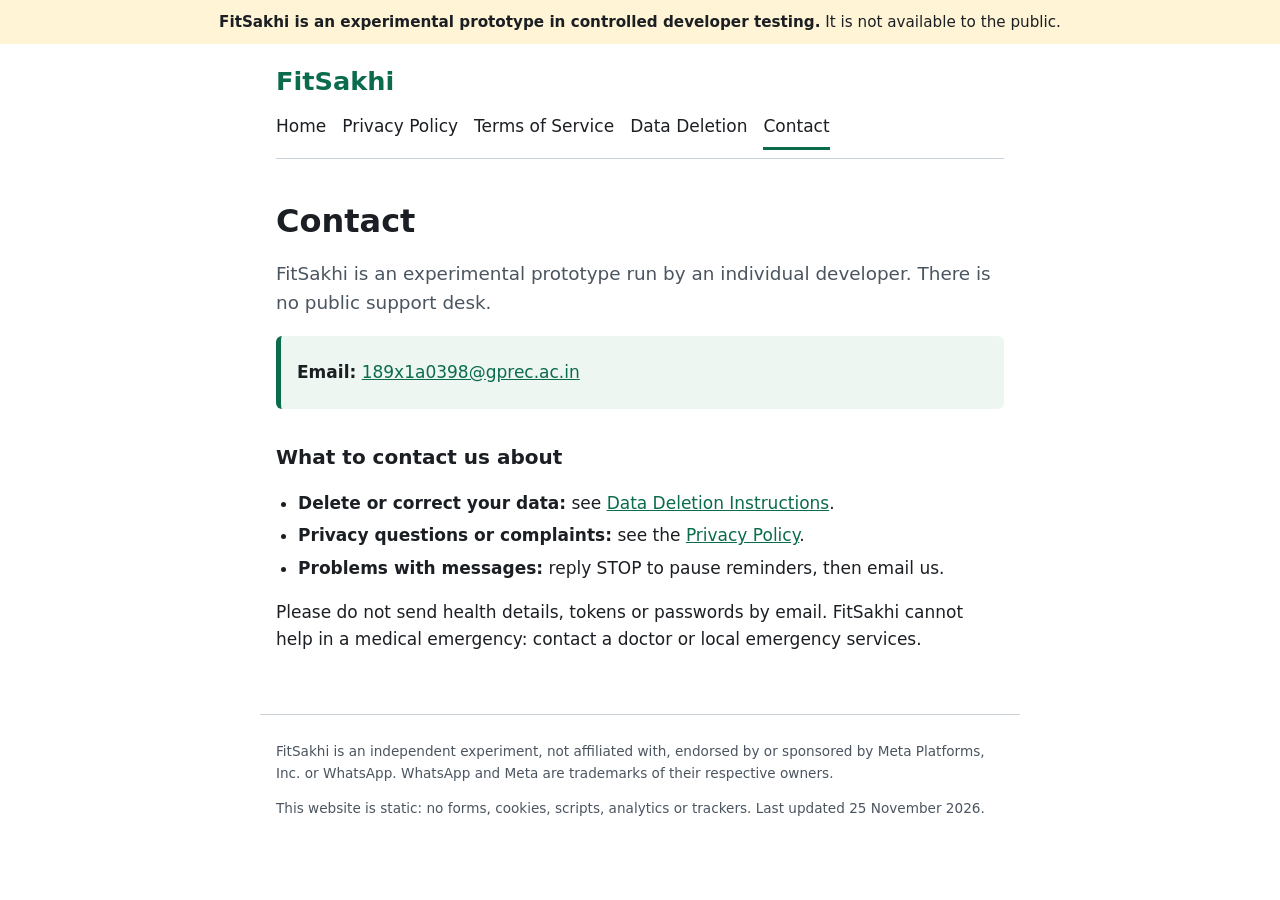
==== contact.html @ 8d63efab "FitSakhi public website: privacy policy, terms, data deletion, contact" ====
<!doctype html>
<html lang="en">
<head>
<meta charset="utf-8">
<meta name="viewport" content="width=device-width, initial-scale=1">
<title>Contact | FitSakhi</title>
<meta name="description" content="How to contact the developer of the FitSakhi experimental prototype.">
<link rel="stylesheet" href="style.css">
</head>
<body>
<a class="skip" href="#main">Skip to content</a>
<div class="banner" role="note"><strong>FitSakhi is an experimental prototype in controlled developer testing.</strong> It is not available to the public.</div>
<header><p class="brand">FitSakhi</p><nav aria-label="Main"><a href="index.html">Home</a><a href="privacy.html">Privacy Policy</a><a href="terms.html">Terms of Service</a><a href="data-deletion.html">Data Deletion</a><a href="contact.html" aria-current="page">Contact</a></nav></header>
<main id="main">

<h1>Contact</h1>
<p class="lead">FitSakhi is an experimental prototype run by an individual developer. There is no public support desk.</p>
<div class="callout"><p><strong>Email:</strong> <a href="mailto:189x1a0398@gprec.ac.in">189x1a0398@gprec.ac.in</a></p></div>
<h2>What to contact us about</h2>
<ul>
<li><strong>Delete or correct your data:</strong> see <a href="data-deletion.html">Data Deletion Instructions</a>.</li>
<li><strong>Privacy questions or complaints:</strong> see the <a href="privacy.html">Privacy Policy</a>.</li>
<li><strong>Problems with messages:</strong> reply STOP to pause reminders, then email us.</li>
</ul>
<p>Please do not send health details, tokens or passwords by email. FitSakhi cannot help in a medical emergency: contact a doctor or local emergency services.</p>

</main>
<footer>
<p>FitSakhi is an independent experiment, not affiliated with, endorsed by or sponsored by Meta Platforms, Inc. or WhatsApp. WhatsApp and Meta are trademarks of their respective owners.</p>
<p>This website is static: no forms, cookies, scripts, analytics or trackers. Last updated 25 November 2026.</p>
</footer>
</body>
</html>
---- style.css ----
/* FitSakhi public site: static, no scripts, no external resources. */
:root{--bg:#fff;--fg:#1b1f23;--muted:#4b5560;--line:#c9d1d9;--accent:#0b6b4d;--soft:#eef6f2;--warn:#fff4d6}
@media (prefers-color-scheme:dark){:root{--bg:#14181c;--fg:#e8ecef;--muted:#a9b3bd;--line:#3a434c;--accent:#4fc79d;--soft:#1a2a24;--warn:#3d3410}}
*{box-sizing:border-box}
body{margin:0;background:var(--bg);color:var(--fg);font:17px/1.6 system-ui,-apple-system,"Segoe UI",Roboto,sans-serif}
.skip{position:absolute;left:-999px}.skip:focus{left:8px;top:8px;background:var(--bg);padding:8px;z-index:9}
.banner{background:var(--warn);padding:10px 16px;font-size:.95rem;text-align:center}
header,main,footer{max-width:760px;margin:0 auto;padding:12px 16px}
.brand{font-size:1.6rem;font-weight:700;color:var(--accent);margin:.2em 0}
nav{display:flex;flex-wrap:wrap;gap:4px 16px;padding-bottom:8px;border-bottom:1px solid var(--line)}
nav a{color:var(--fg);padding:6px 0;text-decoration:none;border-bottom:3px solid transparent}
nav a:hover,nav a[aria-current=page]{border-color:var(--accent)}
h1{font-size:2rem;line-height:1.2;margin:.6em 0 .3em}h2{font-size:1.25rem;margin:1.6em 0 .4em}
a{color:var(--accent)}a:focus-visible,nav a:focus-visible{outline:3px solid var(--accent);outline-offset:2px}
.lead{font-size:1.15rem;color:var(--muted)}.meta{color:var(--muted);font-size:.9rem}
.callout{background:var(--soft);border-left:5px solid var(--accent);padding:6px 16px;border-radius:6px;margin:16px 0}
.scroll{overflow-x:auto}table{border-collapse:collapse;width:100%;font-size:.95rem}
th,td{border:1px solid var(--line);padding:8px;text-align:left;vertical-align:top}th{background:var(--soft)}
ul{padding-left:1.3em}li{margin:.3em 0}
footer{border-top:1px solid var(--line);margin-top:32px;font-size:.85rem;color:var(--muted)}
@media (max-width:480px){body{font-size:16px}h1{font-size:1.6rem}}
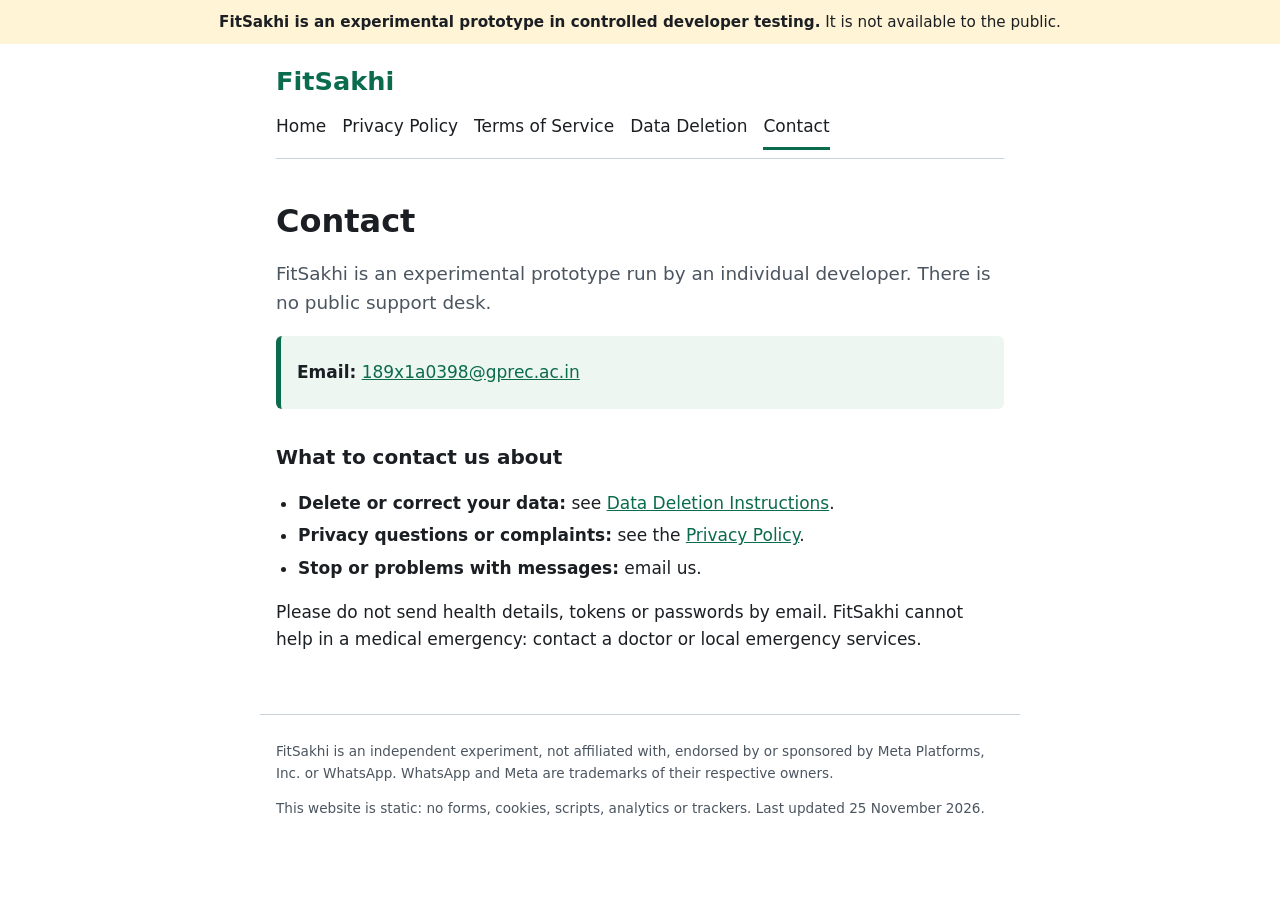
==== commit 854b993a: "Correct STOP/webhook wording; disclose temporary Cloudflare test tunnel; replies designed not yet ve" ====
--- a/contact.html
+++ b/contact.html
@@ -20,7 +20,7 @@
 <ul>
 <li><strong>Delete or correct your data:</strong> see <a href="data-deletion.html">Data Deletion Instructions</a>.</li>
 <li><strong>Privacy questions or complaints:</strong> see the <a href="privacy.html">Privacy Policy</a>.</li>
-<li><strong>Problems with messages:</strong> reply STOP to pause reminders, then email us.</li>
+<li><strong>Stop or problems with messages:</strong> email us.</li>
 </ul>
 <p>Please do not send health details, tokens or passwords by email. FitSakhi cannot help in a medical emergency: contact a doctor or local emergency services.</p>
 
